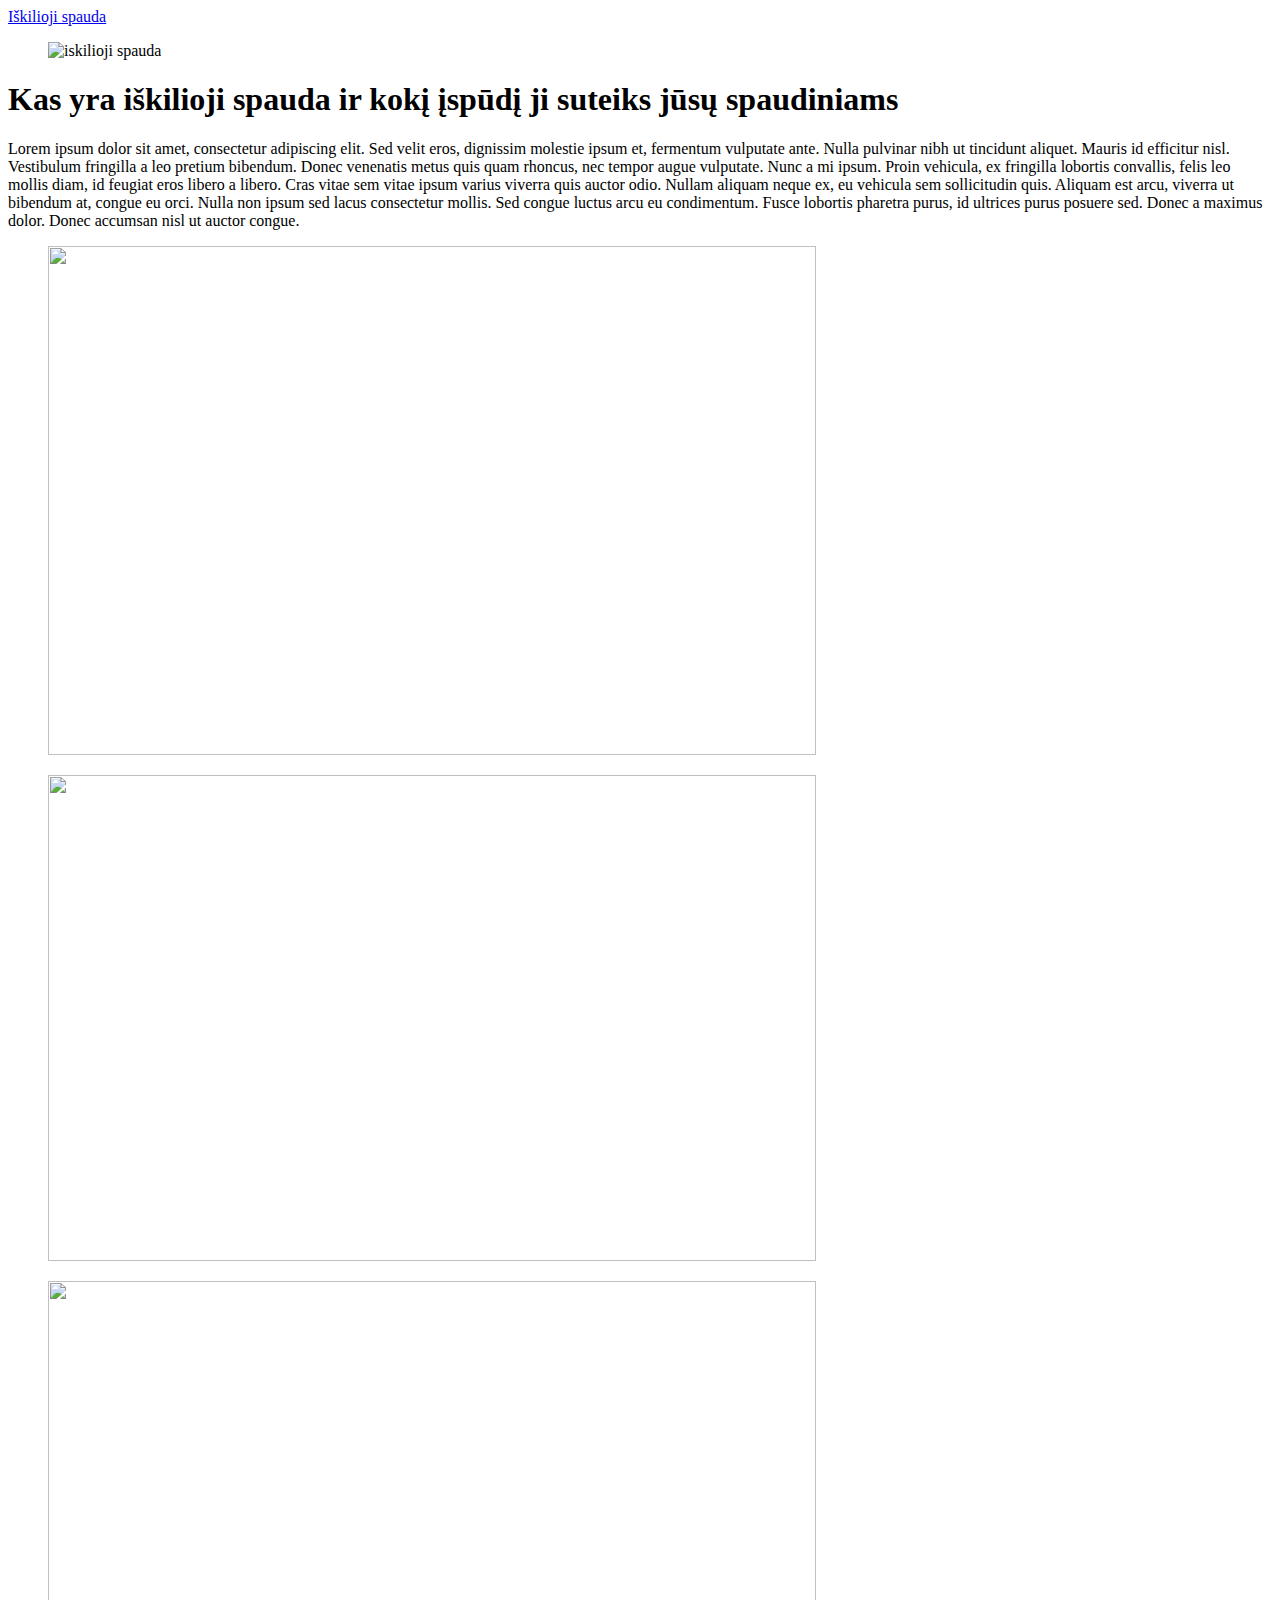
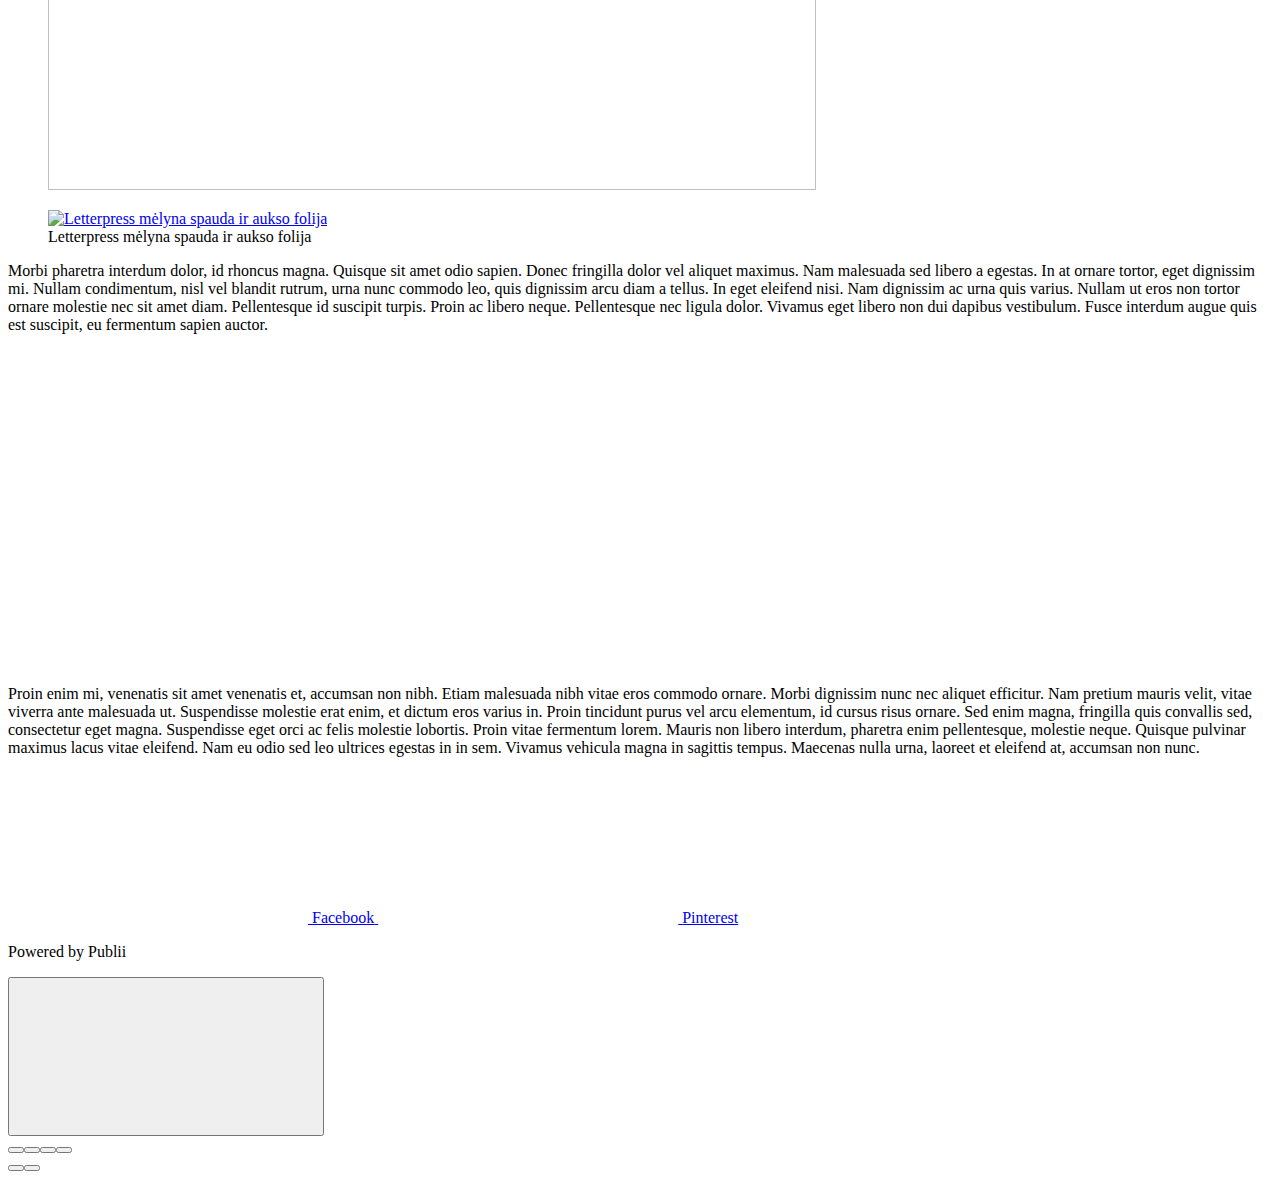
==== index.html @ 9d422aa2 "Updated from Publii" ====
<!DOCTYPE html><html lang="lt"><head><meta charset="utf-8"><meta http-equiv="X-UA-Compatible" content="IE=edge"><meta name="viewport" content="width=device-width,initial-scale=1"><title>Iškilioji spauda</title><meta name="robots" content="noindex,nofollow"><meta name="generator" content="Publii Open-Source CMS for Static Site"><link rel="alternate" type="application/atom+xml" href="https://letterpress.lt/feed.xml"><link rel="alternate" type="application/json" href="https://letterpress.lt/feed.json"><meta property="og:title" content="Iškilioji spauda"><meta property="og:site_name" content="Iškilioji spauda"><meta property="og:description" content=""><meta property="og:url" content="https://letterpress.lt/"><meta property="og:type" content="website"><link rel="preload" href="https://letterpress.lt/assets/dynamic/fonts/lora/lora.woff2" as="font" type="font/woff2" crossorigin><link rel="preload" href="https://letterpress.lt/assets/dynamic/fonts/librefranklin/librefranklin.woff2" as="font" type="font/woff2" crossorigin><link rel="stylesheet" href="https://letterpress.lt/assets/css/style.css?v=aa9791dd1849e333f2ced64574c3e63c"><link rel="stylesheet" href="https://letterpress.lt/assets/css/photoswipe.css?v=366561c4c503c68e3af3389ac4d7fb8e"><script type="application/ld+json">{"@context":"http://schema.org","@type":"Organization","name":"Iškilioji spauda","url":"https://letterpress.lt/"}</script><style>.pswp--svg .pswp__button,
		                 .pswp--svg .pswp__button--arrow--left:before,
		                 .pswp--svg .pswp__button--arrow--right:before {
			                background-image: url(https://letterpress.lt/assets/svg/gallery-icons-light.svg);
		                 }</style><noscript><style>img[loading] {
                    opacity: 1;
                }</style></noscript></head><body><div class="site-container"><header class="top" id="js-header"><a class="logo" href="https://letterpress.lt/">Iškilioji spauda</a></header><main><article class="post"><div class="hero"><figure class="hero__image hero__image--overlay"><img src="https://letterpress.lt/media/posts/1/photography-business-cards-12.jpg" loading="eager" height="1060" width="1600" alt="iskilioji spauda"></figure><header class="hero__content"><div class="wrapper"><h1>Kas yra iškilioji spauda ir kokį įspūdį ji suteiks jūsų spaudiniams</h1></div></header></div><div class="wrapper post__entry"><p>Lorem ipsum dolor sit amet, consectetur adipiscing elit. Sed velit eros, dignissim molestie ipsum et, fermentum vulputate ante. Nulla pulvinar nibh ut tincidunt aliquet. Mauris id efficitur nisl. Vestibulum fringilla a leo pretium bibendum. Donec venenatis metus quis quam rhoncus, nec tempor augue vulputate. Nunc a mi ipsum. Proin vehicula, ex fringilla lobortis convallis, felis leo mollis diam, id feugiat eros libero a libero. Cras vitae sem vitae ipsum varius viverra quis auctor odio. Nullam aliquam neque ex, eu vehicula sem sollicitudin quis. Aliquam est arcu, viverra ut bibendum at, congue eu orci. Nulla non ipsum sed lacus consectetur mollis. Sed congue luctus arcu eu condimentum. Fusce lobortis pharetra purus, id ultrices purus posuere sed. Donec a maximus dolor. Donec accumsan nisl ut auctor congue.<br></p><div class="gallery-wrapper"><div class="gallery" data-columns="3"><figure class="gallery__item"><a href="https://letterpress.lt/media/posts/1/gallery/letterpress-business-card-with-portrait-and-painted-edges-2.jpg" data-size="1600x1060"><img loading="lazy" src="https://letterpress.lt/media/posts/1/gallery/letterpress-business-card-with-portrait-and-painted-edges-2-thumbnail.jpg" height="509" width="768" alt=""></a></figure><figure class="gallery__item"><a href="https://letterpress.lt/media/posts/1/gallery/business-card-with-embossing.jpg" data-size="1600x1012"><img loading="lazy" src="https://letterpress.lt/media/posts/1/gallery/business-card-with-embossing-thumbnail.jpg" height="486" width="768" alt=""></a></figure><figure class="gallery__item"><a href="https://letterpress.lt/media/posts/1/gallery/letterpress-christening-card-5.jpg" data-size="3696x2448"><img loading="lazy" src="https://letterpress.lt/media/posts/1/gallery/letterpress-christening-card-5-thumbnail.jpg" height="509" width="768" alt=""></a></figure><figure class="gallery__item"><a href="https://letterpress.lt/media/posts/1/gallery/Mallorca-Inspired-Letterpress-Business-Card-10.jpg" data-size="3696x2448"><img loading="lazy" src="https://letterpress.lt/media/posts/1/gallery/Mallorca-Inspired-Letterpress-Business-Card-10-thumbnail.jpg" height="509" width="768" alt="Letterpress mėlyna spauda ir aukso folija"></a><figcaption>Letterpress mėlyna spauda ir aukso folija</figcaption></figure></div></div><p>Morbi pharetra interdum dolor, id rhoncus magna. Quisque sit amet odio sapien. Donec fringilla dolor vel aliquet maximus. Nam malesuada sed libero a egestas. In at ornare tortor, eget dignissim mi. Nullam condimentum, nisl vel blandit rutrum, urna nunc commodo leo, quis dignissim arcu diam a tellus. In eget eleifend nisi. Nam dignissim ac urna quis varius. Nullam ut eros non tortor ornare molestie nec sit amet diam. Pellentesque id suscipit turpis. Proin ac libero neque. Pellentesque nec ligula dolor. Vivamus eget libero non dui dapibus vestibulum. Fusce interdum augue quis est suscipit, eu fermentum sapien auctor.<br></p><p></p><div class="post__iframe"><iframe loading="lazy" width="560" height="315" src="https://www.youtube.com/embed/mWNa4ZDBYMc" title="YouTube video player" frameborder="0" allow="accelerometer; autoplay; clipboard-write; encrypted-media; gyroscope; picture-in-picture; web-share" allowfullscreen=""></iframe></div><p></p><p>Proin enim mi, venenatis sit amet venenatis et, accumsan non nibh. Etiam malesuada nibh vitae eros commodo ornare. Morbi dignissim nunc nec aliquet efficitur. Nam pretium mauris velit, vitae viverra ante malesuada ut. Suspendisse molestie erat enim, et dictum eros varius in. Proin tincidunt purus vel arcu elementum, id cursus risus ornare. Sed enim magna, fringilla quis convallis sed, consectetur eget magna. Suspendisse eget orci ac felis molestie lobortis. Proin vitae fermentum lorem. Mauris non libero interdum, pharetra enim pellentesque, molestie neque. Quisque pulvinar maximus lacus vitae eleifend. Nam eu odio sed leo ultrices egestas in in sem. Vivamus vehicula magna in sagittis tempus. Maecenas nulla urna, laoreet et eleifend at, accumsan non nunc.</p></div><footer class="wrapper post__footer"><div class="post__share"><a href="https://www.facebook.com/sharer/sharer.php?u=https%3A%2F%2Fletterpress.lt%2Fiskilioji-spauda%2F" class="js-share facebook" rel="nofollow noopener noreferrer"><svg class="icon" aria-hidden="true" focusable="false"><use xlink:href="https://letterpress.lt/assets/svg/svg-map.svg#facebook"/></svg> <span>Facebook</span> </a><a href="https://pinterest.com/pin/create/button/?url=https%3A%2F%2Fletterpress.lt%2Fiskilioji-spauda%2F&amp;media=https%3A%2F%2Fletterpress.lt%2Fmedia%2Fposts%2F1%2Fphotography-business-cards-12.jpg&amp;description=Kas%20yra%20i%C5%A1kilioji%20spauda%20ir%20kok%C4%AF%20%C4%AFsp%C5%ABd%C4%AF%20ji%20suteiks%20j%C5%ABs%C5%B3%20spaudiniams" class="js-share pinterest" rel="nofollow noopener noreferrer"><svg class="icon" aria-hidden="true" focusable="false"><use xlink:href="https://letterpress.lt/assets/svg/svg-map.svg#pinterest"/></svg> <span>Pinterest</span></a></div></footer></article></main><footer class="footer"><div class="footer__copyright"><p>Powered by Publii</p></div><button onclick="backToTopFunction()" id="backToTop" class="footer__bttop" aria-label="Back to top" title="Back to top"><svg><use xlink:href="https://letterpress.lt/assets/svg/svg-map.svg#toparrow"/></svg></button></footer></div><script defer="defer" src="https://letterpress.lt/assets/js/scripts.min.js?v=f47c11534595205f20935f0db2a62a85"></script><script>window.publiiThemeMenuConfig={mobileMenuMode:'sidebar',animationSpeed:300,submenuWidth: 'auto',doubleClickTime:500,mobileMenuExpandableSubmenus:true,relatedContainerForOverlayMenuSelector:'.top'};</script><script>var images = document.querySelectorAll('img[loading]');
        for (var i = 0; i < images.length; i++) {
            if (images[i].complete) {
                images[i].classList.add('is-loaded');
            } else {
                images[i].addEventListener('load', function () {
                    this.classList.add('is-loaded');
                }, false);
            }
        }</script><script defer="defer" src="https://letterpress.lt/assets/js/photoswipe.min.js?v=017385b552f7e0d979e2e2fe6f324015"></script><script defer="defer" src="https://letterpress.lt/assets/js/photoswipe-ui-default.min.js?v=d067f0883540b1ddda0e2c9ad1b14260"></script><script>var initPhotoSwipeFromDOM=function(gallerySelector){var parseThumbnailElements=function(el){var thumbElements=el.childNodes,numNodes=thumbElements.length,items=[],figureEl,linkEl,size,item;for(var i=0;i<numNodes;i++){figureEl=thumbElements[i];if(figureEl.nodeType!==1){continue;}
          linkEl=figureEl.children[0];size=linkEl.getAttribute('data-size').split('x');item={src:linkEl.getAttribute('href'),w:parseInt(size[0],10),h:parseInt(size[1],10)};if(figureEl.children.length>1){item.title=figureEl.children[1].innerHTML;}
          if(linkEl.children.length>0){item.msrc=linkEl.children[0].getAttribute('src');}
          item.el=figureEl;items.push(item);}
          return items;};var closest=function closest(el,fn){return el&&(fn(el)?el:closest(el.parentNode,fn));};var onThumbnailsClick=function(e){e=e||window.event;e.preventDefault?e.preventDefault():e.returnValue=false;var eTarget=e.target||e.srcElement;var clickedListItem=closest(eTarget,function(el){return(el.tagName&&el.tagName.toUpperCase()==='FIGURE');});if(!clickedListItem){return;}
          var clickedGallery=clickedListItem.parentNode,childNodes=clickedListItem.parentNode.childNodes,numChildNodes=childNodes.length,nodeIndex=0,index;for(var i=0;i<numChildNodes;i++){if(childNodes[i].nodeType!==1){continue;}
          if(childNodes[i]===clickedListItem){index=nodeIndex;break;}
          nodeIndex++;}
          if(index>=0){openPhotoSwipe(index,clickedGallery);}
          return false;};var photoswipeParseHash=function(){var hash=window.location.hash.substring(1),params={};if(hash.length<5){return params;}
          var vars=hash.split('&');for(var i=0;i<vars.length;i++){if(!vars[i]){continue;}
          var pair=vars[i].split('=');if(pair.length<2){continue;}
          params[pair[0]]=pair[1];}
          if(params.gid){params.gid=parseInt(params.gid,10);}
          return params;};var openPhotoSwipe=function(index,galleryElement,disableAnimation,fromURL){var pswpElement=document.querySelectorAll('.pswp')[0],gallery,options,items;items=parseThumbnailElements(galleryElement);options={galleryUID:galleryElement.getAttribute('data-pswp-uid'),getThumbBoundsFn:function(index){var thumbnail=items[index].el.getElementsByTagName('img')[0],pageYScroll=window.pageYOffset||document.documentElement.scrollTop,rect=thumbnail.getBoundingClientRect();return{x:rect.left,y:rect.top+pageYScroll,w:rect.width};},
          mainClass:'pswp--dark',
          preload: [1,2],
          hideAnimationDuration:200,
          showAnimationDuration:0,
          bgOpacity: 0.7,
          showHideOpacity:true,
          closeOnScroll: true,
          arrowKeys: true,
          closeEl: true,
          captionEl: true,
          fullscreenEl: true,
          zoomEl: true,
          shareEl: true,
          counterEl: true,
          arrowEl: true,
          preloaderEl: true
          };if(fromURL){if(options.galleryPIDs){for(var j=0;j<items.length;j++){if(items[j].pid==index){options.index=j;break;}}}else{options.index=parseInt(index,10)-1;}}else{options.index=parseInt(index,10);}
          if(isNaN(options.index)){return;}
          if(disableAnimation){options.showAnimationDuration=0;}
          gallery=new PhotoSwipe(pswpElement,PhotoSwipeUI_Default,items,options);gallery.init();gallery.options.escKey=true;};var galleryElements=document.querySelectorAll(gallerySelector);for(var i=0,l=galleryElements.length;i<l;i++){galleryElements[i].setAttribute('data-pswp-uid',i+1);galleryElements[i].onclick=onThumbnailsClick;}
          var hashData=photoswipeParseHash();if(hashData.pid&&hashData.gid){openPhotoSwipe(hashData.pid,galleryElements[hashData.gid-1],true,true);}};window.addEventListener('load', function () {initPhotoSwipeFromDOM('.gallery');}, false);</script><div class="pswp" tabindex="-1" role="dialog" aria-hidden="true"><div class="pswp__bg"></div><div class="pswp__scroll-wrap"><div class="pswp__container"><div class="pswp__item"></div><div class="pswp__item"></div><div class="pswp__item"></div></div><div class="pswp__ui pswp__ui--hidden"><div class="pswp__top-bar"><div class="pswp__counter"></div><button class="pswp__button pswp__button--close" title="Close (Esc)"></button><button class="pswp__button pswp__button--share" title="Share"></button><button class="pswp__button pswp__button--fs" title="Toggle fullscreen"></button><button class="pswp__button pswp__button--zoom" title="Zoom in/out"></button><div class="pswp__preloader"><div class="pswp__preloader__icn"><div class="pswp__preloader__cut"><div class="pswp__preloader__donut"></div></div></div></div></div><div class="pswp__share-modal pswp__share-modal--hidden pswp__single-tap"><div class="pswp__share-tooltip"></div></div><button class="pswp__button pswp__button--arrow--left" title="Previous (arrow left)"></button><button class="pswp__button pswp__button--arrow--right" title="Next (arrow right)"></button><div class="pswp__caption"><div class="pswp__caption__center"></div></div></div></div></div></body></html>
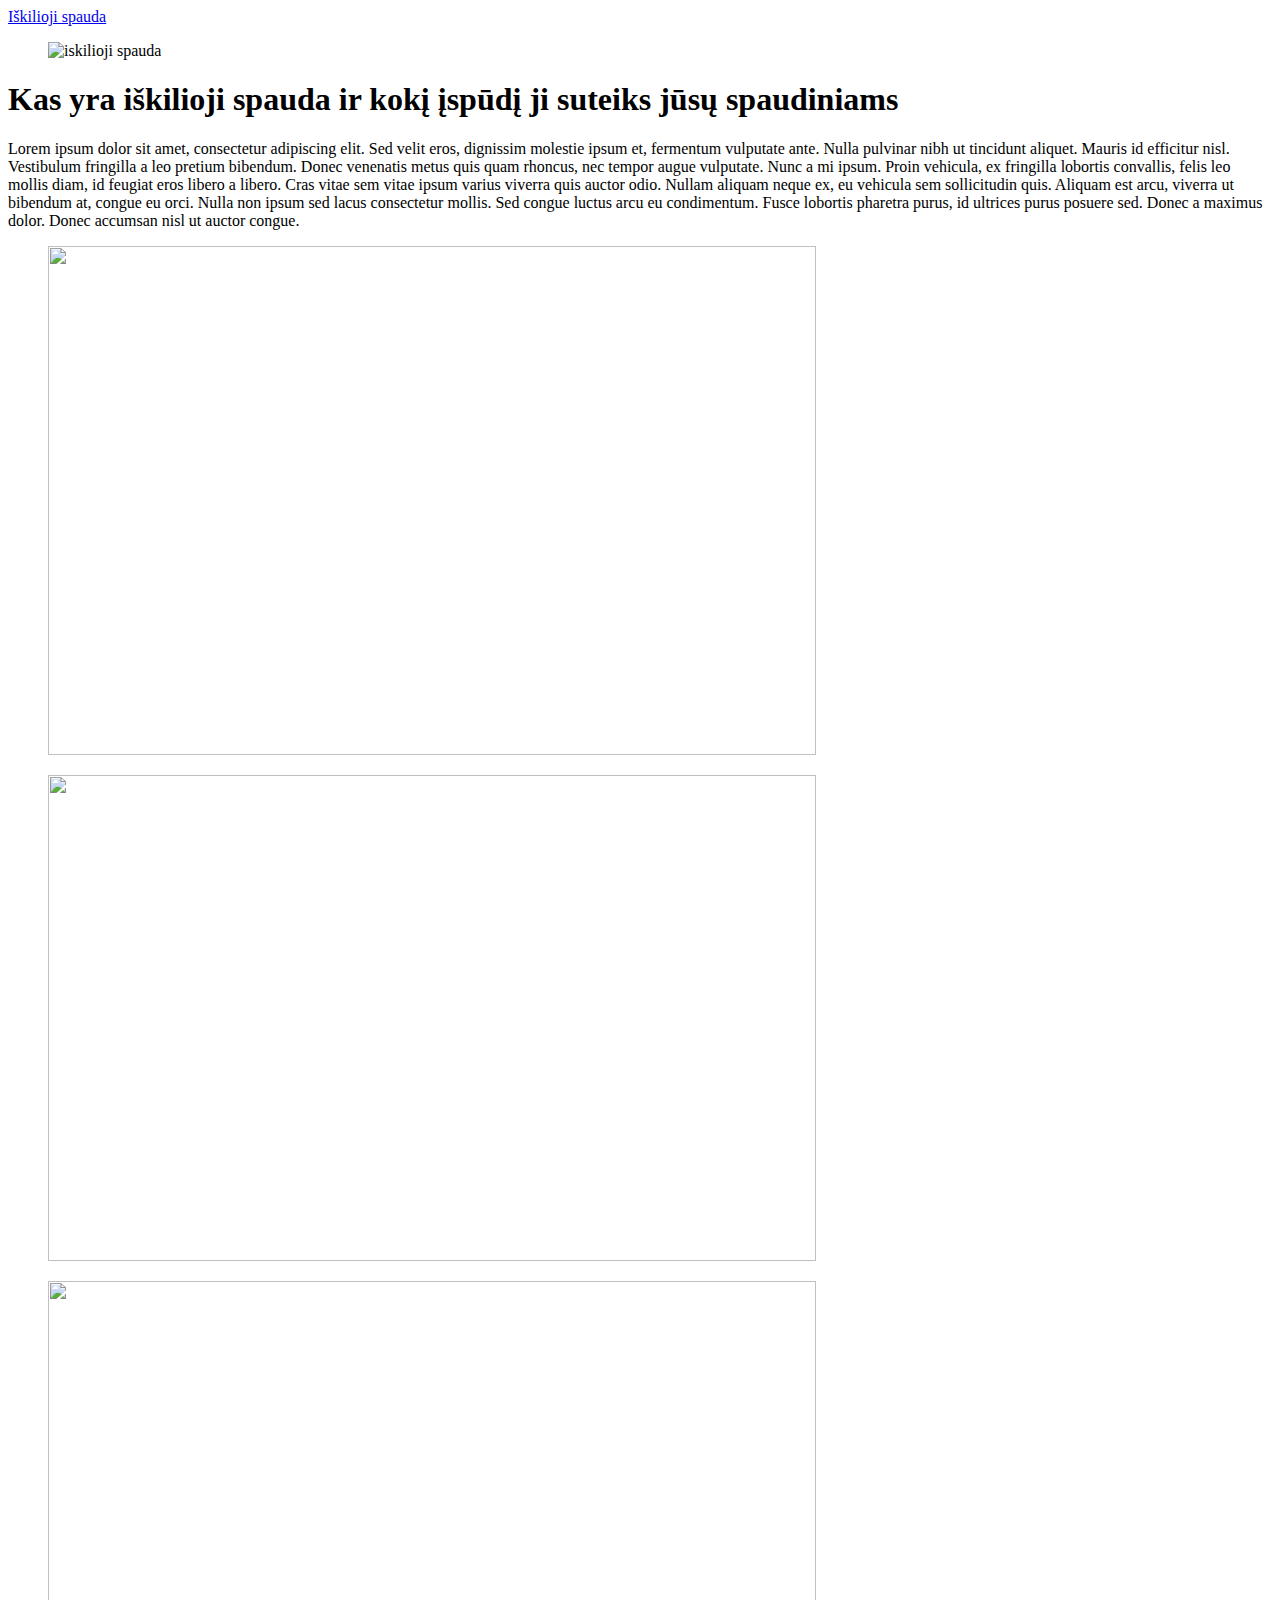
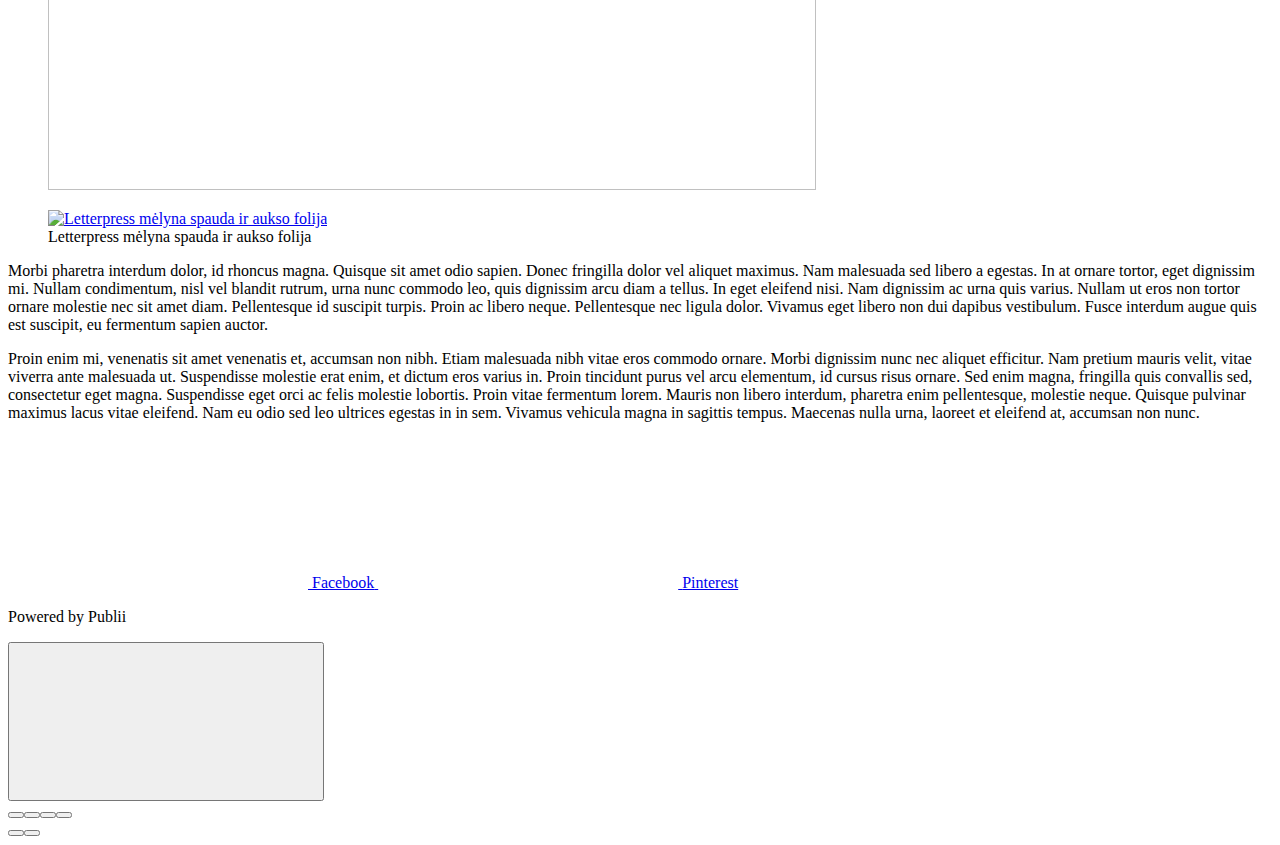
==== commit 6c7e97bd: "Updated from Publii" ====
--- a/index.html
+++ b/index.html
@@ -4,7 +4,7 @@
 			                background-image: url(https://letterpress.lt/assets/svg/gallery-icons-light.svg);
 		                 }</style><noscript><style>img[loading] {
                     opacity: 1;
-                }</style></noscript></head><body><div class="site-container"><header class="top" id="js-header"><a class="logo" href="https://letterpress.lt/">Iškilioji spauda</a></header><main><article class="post"><div class="hero"><figure class="hero__image hero__image--overlay"><img src="https://letterpress.lt/media/posts/1/photography-business-cards-12.jpg" loading="eager" height="1060" width="1600" alt="iskilioji spauda"></figure><header class="hero__content"><div class="wrapper"><h1>Kas yra iškilioji spauda ir kokį įspūdį ji suteiks jūsų spaudiniams</h1></div></header></div><div class="wrapper post__entry"><p>Lorem ipsum dolor sit amet, consectetur adipiscing elit. Sed velit eros, dignissim molestie ipsum et, fermentum vulputate ante. Nulla pulvinar nibh ut tincidunt aliquet. Mauris id efficitur nisl. Vestibulum fringilla a leo pretium bibendum. Donec venenatis metus quis quam rhoncus, nec tempor augue vulputate. Nunc a mi ipsum. Proin vehicula, ex fringilla lobortis convallis, felis leo mollis diam, id feugiat eros libero a libero. Cras vitae sem vitae ipsum varius viverra quis auctor odio. Nullam aliquam neque ex, eu vehicula sem sollicitudin quis. Aliquam est arcu, viverra ut bibendum at, congue eu orci. Nulla non ipsum sed lacus consectetur mollis. Sed congue luctus arcu eu condimentum. Fusce lobortis pharetra purus, id ultrices purus posuere sed. Donec a maximus dolor. Donec accumsan nisl ut auctor congue.<br></p><div class="gallery-wrapper"><div class="gallery" data-columns="3"><figure class="gallery__item"><a href="https://letterpress.lt/media/posts/1/gallery/letterpress-business-card-with-portrait-and-painted-edges-2.jpg" data-size="1600x1060"><img loading="lazy" src="https://letterpress.lt/media/posts/1/gallery/letterpress-business-card-with-portrait-and-painted-edges-2-thumbnail.jpg" height="509" width="768" alt=""></a></figure><figure class="gallery__item"><a href="https://letterpress.lt/media/posts/1/gallery/business-card-with-embossing.jpg" data-size="1600x1012"><img loading="lazy" src="https://letterpress.lt/media/posts/1/gallery/business-card-with-embossing-thumbnail.jpg" height="486" width="768" alt=""></a></figure><figure class="gallery__item"><a href="https://letterpress.lt/media/posts/1/gallery/letterpress-christening-card-5.jpg" data-size="3696x2448"><img loading="lazy" src="https://letterpress.lt/media/posts/1/gallery/letterpress-christening-card-5-thumbnail.jpg" height="509" width="768" alt=""></a></figure><figure class="gallery__item"><a href="https://letterpress.lt/media/posts/1/gallery/Mallorca-Inspired-Letterpress-Business-Card-10.jpg" data-size="3696x2448"><img loading="lazy" src="https://letterpress.lt/media/posts/1/gallery/Mallorca-Inspired-Letterpress-Business-Card-10-thumbnail.jpg" height="509" width="768" alt="Letterpress mėlyna spauda ir aukso folija"></a><figcaption>Letterpress mėlyna spauda ir aukso folija</figcaption></figure></div></div><p>Morbi pharetra interdum dolor, id rhoncus magna. Quisque sit amet odio sapien. Donec fringilla dolor vel aliquet maximus. Nam malesuada sed libero a egestas. In at ornare tortor, eget dignissim mi. Nullam condimentum, nisl vel blandit rutrum, urna nunc commodo leo, quis dignissim arcu diam a tellus. In eget eleifend nisi. Nam dignissim ac urna quis varius. Nullam ut eros non tortor ornare molestie nec sit amet diam. Pellentesque id suscipit turpis. Proin ac libero neque. Pellentesque nec ligula dolor. Vivamus eget libero non dui dapibus vestibulum. Fusce interdum augue quis est suscipit, eu fermentum sapien auctor.<br></p><p></p><div class="post__iframe"><iframe loading="lazy" width="560" height="315" src="https://www.youtube.com/embed/mWNa4ZDBYMc" title="YouTube video player" frameborder="0" allow="accelerometer; autoplay; clipboard-write; encrypted-media; gyroscope; picture-in-picture; web-share" allowfullscreen=""></iframe></div><p></p><p>Proin enim mi, venenatis sit amet venenatis et, accumsan non nibh. Etiam malesuada nibh vitae eros commodo ornare. Morbi dignissim nunc nec aliquet efficitur. Nam pretium mauris velit, vitae viverra ante malesuada ut. Suspendisse molestie erat enim, et dictum eros varius in. Proin tincidunt purus vel arcu elementum, id cursus risus ornare. Sed enim magna, fringilla quis convallis sed, consectetur eget magna. Suspendisse eget orci ac felis molestie lobortis. Proin vitae fermentum lorem. Mauris non libero interdum, pharetra enim pellentesque, molestie neque. Quisque pulvinar maximus lacus vitae eleifend. Nam eu odio sed leo ultrices egestas in in sem. Vivamus vehicula magna in sagittis tempus. Maecenas nulla urna, laoreet et eleifend at, accumsan non nunc.</p></div><footer class="wrapper post__footer"><div class="post__share"><a href="https://www.facebook.com/sharer/sharer.php?u=https%3A%2F%2Fletterpress.lt%2Fiskilioji-spauda%2F" class="js-share facebook" rel="nofollow noopener noreferrer"><svg class="icon" aria-hidden="true" focusable="false"><use xlink:href="https://letterpress.lt/assets/svg/svg-map.svg#facebook"/></svg> <span>Facebook</span> </a><a href="https://pinterest.com/pin/create/button/?url=https%3A%2F%2Fletterpress.lt%2Fiskilioji-spauda%2F&amp;media=https%3A%2F%2Fletterpress.lt%2Fmedia%2Fposts%2F1%2Fphotography-business-cards-12.jpg&amp;description=Kas%20yra%20i%C5%A1kilioji%20spauda%20ir%20kok%C4%AF%20%C4%AFsp%C5%ABd%C4%AF%20ji%20suteiks%20j%C5%ABs%C5%B3%20spaudiniams" class="js-share pinterest" rel="nofollow noopener noreferrer"><svg class="icon" aria-hidden="true" focusable="false"><use xlink:href="https://letterpress.lt/assets/svg/svg-map.svg#pinterest"/></svg> <span>Pinterest</span></a></div></footer></article></main><footer class="footer"><div class="footer__copyright"><p>Powered by Publii</p></div><button onclick="backToTopFunction()" id="backToTop" class="footer__bttop" aria-label="Back to top" title="Back to top"><svg><use xlink:href="https://letterpress.lt/assets/svg/svg-map.svg#toparrow"/></svg></button></footer></div><script defer="defer" src="https://letterpress.lt/assets/js/scripts.min.js?v=f47c11534595205f20935f0db2a62a85"></script><script>window.publiiThemeMenuConfig={mobileMenuMode:'sidebar',animationSpeed:300,submenuWidth: 'auto',doubleClickTime:500,mobileMenuExpandableSubmenus:true,relatedContainerForOverlayMenuSelector:'.top'};</script><script>var images = document.querySelectorAll('img[loading]');
+                }</style></noscript></head><body><div class="site-container"><header class="top" id="js-header"><a class="logo" href="https://letterpress.lt/">Iškilioji spauda</a></header><main><article class="post"><div class="hero"><figure class="hero__image hero__image--overlay"><img src="https://letterpress.lt/media/posts/1/photography-business-cards-12.jpg" loading="eager" height="1060" width="1600" alt="iskilioji spauda"></figure><header class="hero__content"><div class="wrapper"><h1>Kas yra iškilioji spauda ir kokį įspūdį ji suteiks jūsų spaudiniams</h1></div></header></div><div class="wrapper post__entry"><p>Lorem ipsum dolor sit amet, consectetur adipiscing elit. Sed velit eros, dignissim molestie ipsum et, fermentum vulputate ante. Nulla pulvinar nibh ut tincidunt aliquet. Mauris id efficitur nisl. Vestibulum fringilla a leo pretium bibendum. Donec venenatis metus quis quam rhoncus, nec tempor augue vulputate. Nunc a mi ipsum. Proin vehicula, ex fringilla lobortis convallis, felis leo mollis diam, id feugiat eros libero a libero. Cras vitae sem vitae ipsum varius viverra quis auctor odio. Nullam aliquam neque ex, eu vehicula sem sollicitudin quis. Aliquam est arcu, viverra ut bibendum at, congue eu orci. Nulla non ipsum sed lacus consectetur mollis. Sed congue luctus arcu eu condimentum. Fusce lobortis pharetra purus, id ultrices purus posuere sed. Donec a maximus dolor. Donec accumsan nisl ut auctor congue.<br></p><div class="gallery-wrapper"><div class="gallery" data-columns="3"><figure class="gallery__item"><a href="https://letterpress.lt/media/posts/1/gallery/letterpress-business-card-with-portrait-and-painted-edges-2.jpg" data-size="1600x1060"><img loading="lazy" src="https://letterpress.lt/media/posts/1/gallery/letterpress-business-card-with-portrait-and-painted-edges-2-thumbnail.jpg" height="509" width="768" alt=""></a></figure><figure class="gallery__item"><a href="https://letterpress.lt/media/posts/1/gallery/business-card-with-embossing.jpg" data-size="1600x1012"><img loading="lazy" src="https://letterpress.lt/media/posts/1/gallery/business-card-with-embossing-thumbnail.jpg" height="486" width="768" alt=""></a></figure><figure class="gallery__item"><a href="https://letterpress.lt/media/posts/1/gallery/letterpress-christening-card-5.jpg" data-size="3696x2448"><img loading="lazy" src="https://letterpress.lt/media/posts/1/gallery/letterpress-christening-card-5-thumbnail.jpg" height="509" width="768" alt=""></a></figure><figure class="gallery__item"><a href="https://letterpress.lt/media/posts/1/gallery/Mallorca-Inspired-Letterpress-Business-Card-10.jpg" data-size="3696x2448"><img loading="lazy" src="https://letterpress.lt/media/posts/1/gallery/Mallorca-Inspired-Letterpress-Business-Card-10-thumbnail.jpg" height="509" width="768" alt="Letterpress mėlyna spauda ir aukso folija"></a><figcaption>Letterpress mėlyna spauda ir aukso folija</figcaption></figure></div></div><p>Morbi pharetra interdum dolor, id rhoncus magna. Quisque sit amet odio sapien. Donec fringilla dolor vel aliquet maximus. Nam malesuada sed libero a egestas. In at ornare tortor, eget dignissim mi. Nullam condimentum, nisl vel blandit rutrum, urna nunc commodo leo, quis dignissim arcu diam a tellus. In eget eleifend nisi. Nam dignissim ac urna quis varius. Nullam ut eros non tortor ornare molestie nec sit amet diam. Pellentesque id suscipit turpis. Proin ac libero neque. Pellentesque nec ligula dolor. Vivamus eget libero non dui dapibus vestibulum. Fusce interdum augue quis est suscipit, eu fermentum sapien auctor.<br></p><p>Proin enim mi, venenatis sit amet venenatis et, accumsan non nibh. Etiam malesuada nibh vitae eros commodo ornare. Morbi dignissim nunc nec aliquet efficitur. Nam pretium mauris velit, vitae viverra ante malesuada ut. Suspendisse molestie erat enim, et dictum eros varius in. Proin tincidunt purus vel arcu elementum, id cursus risus ornare. Sed enim magna, fringilla quis convallis sed, consectetur eget magna. Suspendisse eget orci ac felis molestie lobortis. Proin vitae fermentum lorem. Mauris non libero interdum, pharetra enim pellentesque, molestie neque. Quisque pulvinar maximus lacus vitae eleifend. Nam eu odio sed leo ultrices egestas in in sem. Vivamus vehicula magna in sagittis tempus. Maecenas nulla urna, laoreet et eleifend at, accumsan non nunc.</p></div><footer class="wrapper post__footer"><div class="post__share"><a href="https://www.facebook.com/sharer/sharer.php?u=https%3A%2F%2Fletterpress.lt%2Fiskilioji-spauda%2F" class="js-share facebook" rel="nofollow noopener noreferrer"><svg class="icon" aria-hidden="true" focusable="false"><use xlink:href="https://letterpress.lt/assets/svg/svg-map.svg#facebook"/></svg> <span>Facebook</span> </a><a href="https://pinterest.com/pin/create/button/?url=https%3A%2F%2Fletterpress.lt%2Fiskilioji-spauda%2F&amp;media=https%3A%2F%2Fletterpress.lt%2Fmedia%2Fposts%2F1%2Fphotography-business-cards-12.jpg&amp;description=Kas%20yra%20i%C5%A1kilioji%20spauda%20ir%20kok%C4%AF%20%C4%AFsp%C5%ABd%C4%AF%20ji%20suteiks%20j%C5%ABs%C5%B3%20spaudiniams" class="js-share pinterest" rel="nofollow noopener noreferrer"><svg class="icon" aria-hidden="true" focusable="false"><use xlink:href="https://letterpress.lt/assets/svg/svg-map.svg#pinterest"/></svg> <span>Pinterest</span></a></div></footer></article></main><footer class="footer"><div class="footer__copyright"><p>Powered by Publii</p></div><button onclick="backToTopFunction()" id="backToTop" class="footer__bttop" aria-label="Back to top" title="Back to top"><svg><use xlink:href="https://letterpress.lt/assets/svg/svg-map.svg#toparrow"/></svg></button></footer></div><script defer="defer" src="https://letterpress.lt/assets/js/scripts.min.js?v=f47c11534595205f20935f0db2a62a85"></script><script>window.publiiThemeMenuConfig={mobileMenuMode:'sidebar',animationSpeed:300,submenuWidth: 'auto',doubleClickTime:500,mobileMenuExpandableSubmenus:true,relatedContainerForOverlayMenuSelector:'.top'};</script><script>var images = document.querySelectorAll('img[loading]');
         for (var i = 0; i < images.length; i++) {
             if (images[i].complete) {
                 images[i].classList.add('is-loaded');
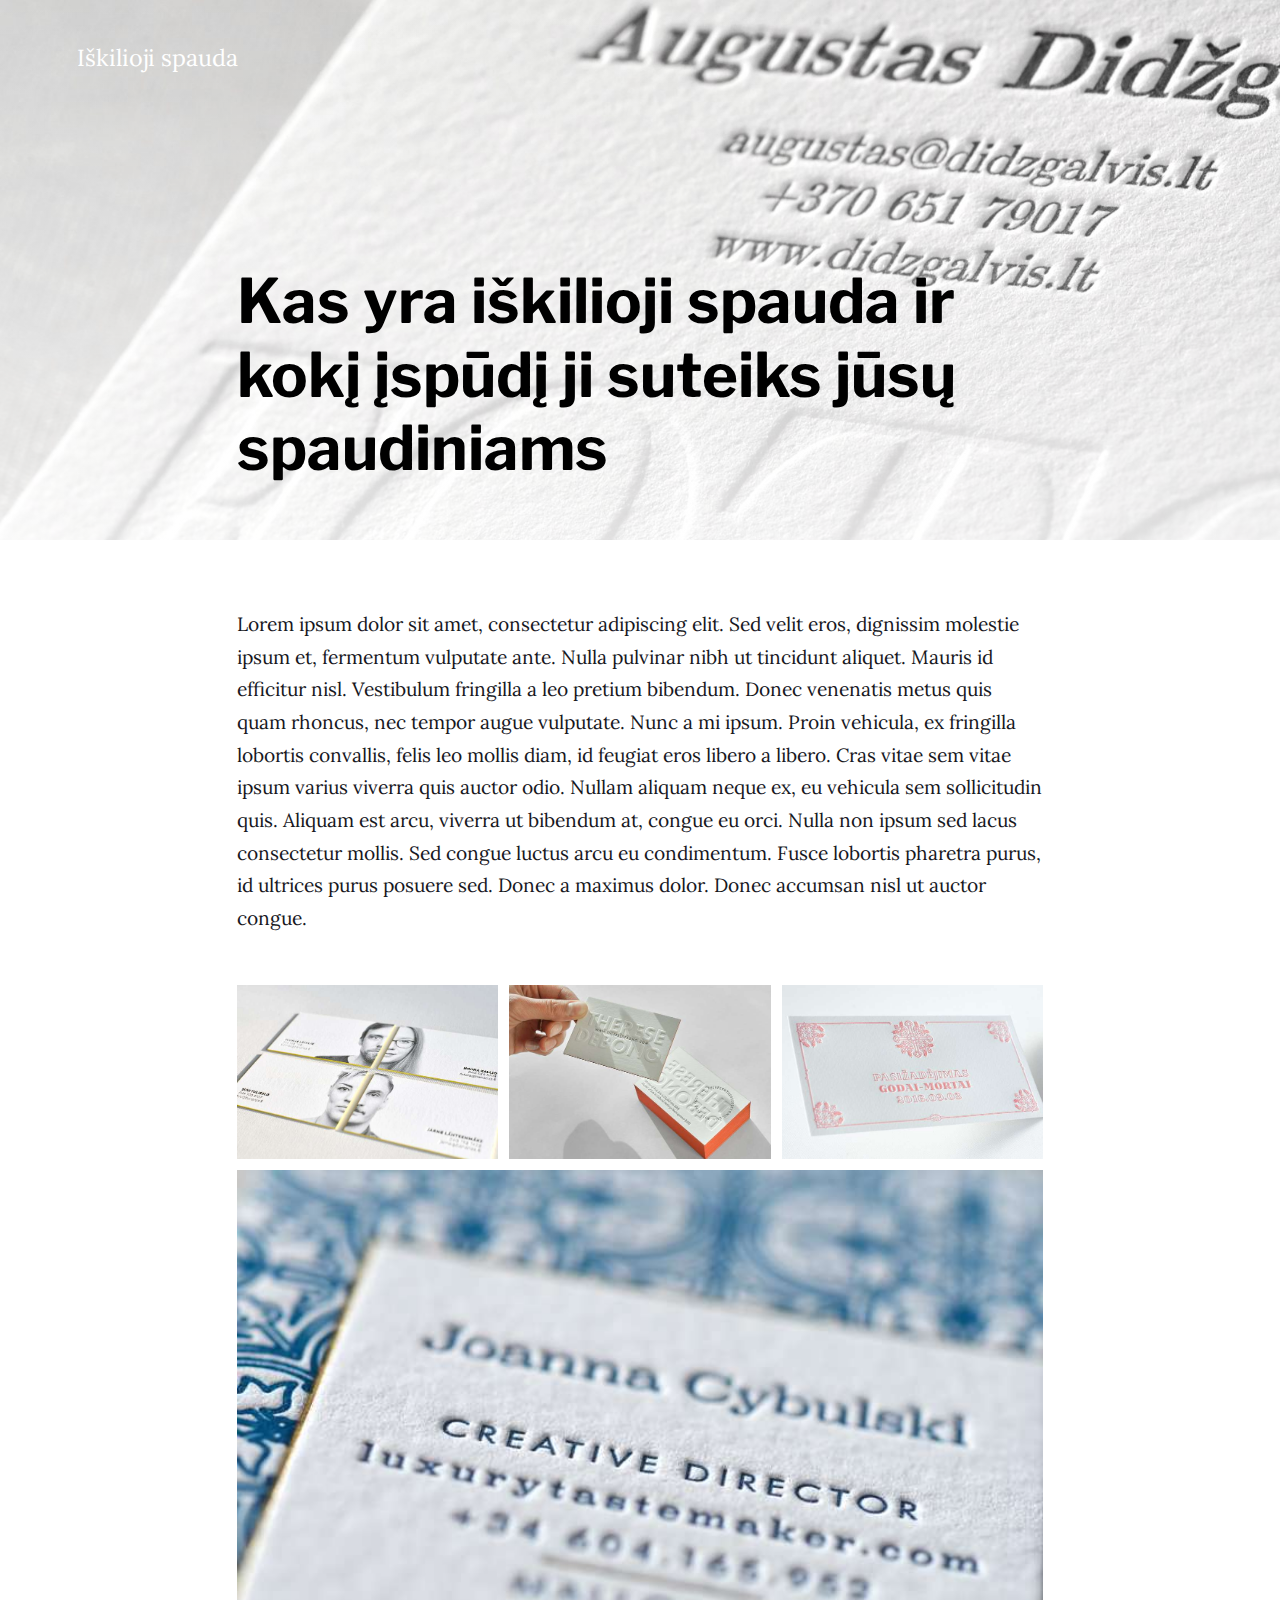
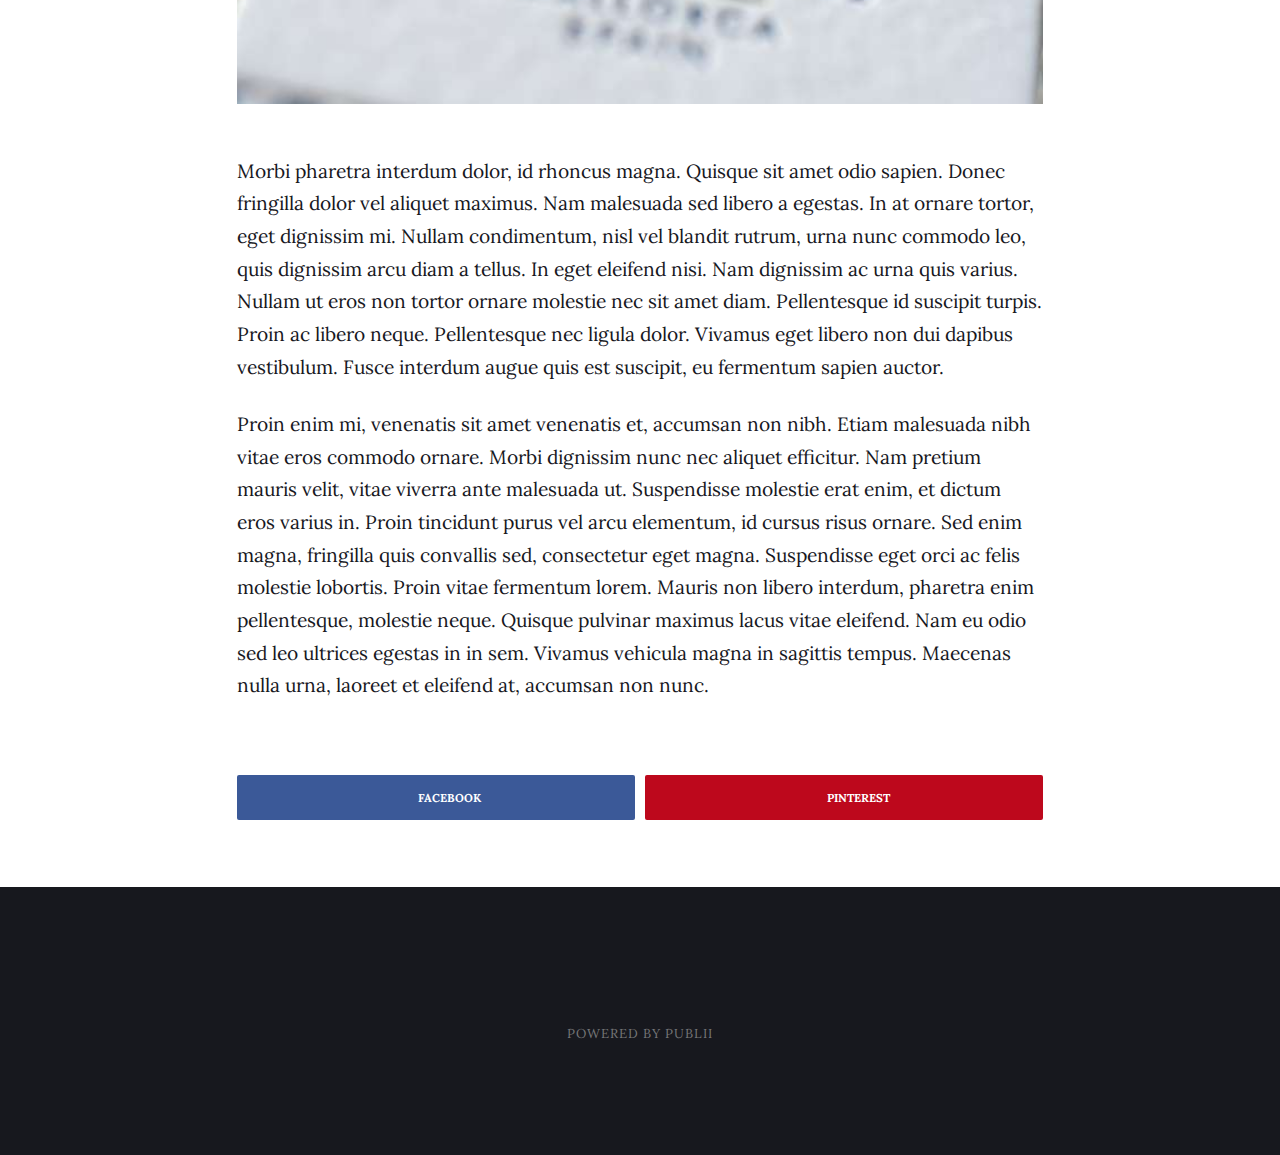
==== commit 567610a0: "Updated from Publii" ====
--- a/index.html
+++ b/index.html
@@ -1,10 +1,10 @@
-<!DOCTYPE html><html lang="lt"><head><meta charset="utf-8"><meta http-equiv="X-UA-Compatible" content="IE=edge"><meta name="viewport" content="width=device-width,initial-scale=1"><title>Iškilioji spauda</title><meta name="robots" content="noindex,nofollow"><meta name="generator" content="Publii Open-Source CMS for Static Site"><link rel="alternate" type="application/atom+xml" href="https://letterpress.lt/feed.xml"><link rel="alternate" type="application/json" href="https://letterpress.lt/feed.json"><meta property="og:title" content="Iškilioji spauda"><meta property="og:site_name" content="Iškilioji spauda"><meta property="og:description" content=""><meta property="og:url" content="https://letterpress.lt/"><meta property="og:type" content="website"><link rel="preload" href="https://letterpress.lt/assets/dynamic/fonts/lora/lora.woff2" as="font" type="font/woff2" crossorigin><link rel="preload" href="https://letterpress.lt/assets/dynamic/fonts/librefranklin/librefranklin.woff2" as="font" type="font/woff2" crossorigin><link rel="stylesheet" href="https://letterpress.lt/assets/css/style.css?v=aa9791dd1849e333f2ced64574c3e63c"><link rel="stylesheet" href="https://letterpress.lt/assets/css/photoswipe.css?v=366561c4c503c68e3af3389ac4d7fb8e"><script type="application/ld+json">{"@context":"http://schema.org","@type":"Organization","name":"Iškilioji spauda","url":"https://letterpress.lt/"}</script><style>.pswp--svg .pswp__button,
+<!DOCTYPE html><html lang="lt"><head><meta charset="utf-8"><meta http-equiv="X-UA-Compatible" content="IE=edge"><meta name="viewport" content="width=device-width,initial-scale=1"><title>Iškilioji spauda</title><meta name="robots" content="noindex,nofollow"><meta name="generator" content="Publii Open-Source CMS for Static Site"><link rel="alternate" type="application/atom+xml" href="https://sdumbliauskas.github.io/gh-pages/feed.xml"><link rel="alternate" type="application/json" href="https://sdumbliauskas.github.io/gh-pages/feed.json"><meta property="og:title" content="Iškilioji spauda"><meta property="og:site_name" content="Iškilioji spauda"><meta property="og:description" content=""><meta property="og:url" content="https://sdumbliauskas.github.io/gh-pages/"><meta property="og:type" content="website"><link rel="preload" href="https://sdumbliauskas.github.io/gh-pages/assets/dynamic/fonts/lora/lora.woff2" as="font" type="font/woff2" crossorigin><link rel="preload" href="https://sdumbliauskas.github.io/gh-pages/assets/dynamic/fonts/librefranklin/librefranklin.woff2" as="font" type="font/woff2" crossorigin><link rel="stylesheet" href="https://sdumbliauskas.github.io/gh-pages/assets/css/style.css?v=aa9791dd1849e333f2ced64574c3e63c"><link rel="stylesheet" href="https://sdumbliauskas.github.io/gh-pages/assets/css/photoswipe.css?v=366561c4c503c68e3af3389ac4d7fb8e"><script type="application/ld+json">{"@context":"http://schema.org","@type":"Organization","name":"Iškilioji spauda","url":"https://sdumbliauskas.github.io/gh-pages/"}</script><style>.pswp--svg .pswp__button,
 		                 .pswp--svg .pswp__button--arrow--left:before,
 		                 .pswp--svg .pswp__button--arrow--right:before {
-			                background-image: url(https://letterpress.lt/assets/svg/gallery-icons-light.svg);
+			                background-image: url(https://sdumbliauskas.github.io/gh-pages/assets/svg/gallery-icons-light.svg);
 		                 }</style><noscript><style>img[loading] {
                     opacity: 1;
-                }</style></noscript></head><body><div class="site-container"><header class="top" id="js-header"><a class="logo" href="https://letterpress.lt/">Iškilioji spauda</a></header><main><article class="post"><div class="hero"><figure class="hero__image hero__image--overlay"><img src="https://letterpress.lt/media/posts/1/photography-business-cards-12.jpg" loading="eager" height="1060" width="1600" alt="iskilioji spauda"></figure><header class="hero__content"><div class="wrapper"><h1>Kas yra iškilioji spauda ir kokį įspūdį ji suteiks jūsų spaudiniams</h1></div></header></div><div class="wrapper post__entry"><p>Lorem ipsum dolor sit amet, consectetur adipiscing elit. Sed velit eros, dignissim molestie ipsum et, fermentum vulputate ante. Nulla pulvinar nibh ut tincidunt aliquet. Mauris id efficitur nisl. Vestibulum fringilla a leo pretium bibendum. Donec venenatis metus quis quam rhoncus, nec tempor augue vulputate. Nunc a mi ipsum. Proin vehicula, ex fringilla lobortis convallis, felis leo mollis diam, id feugiat eros libero a libero. Cras vitae sem vitae ipsum varius viverra quis auctor odio. Nullam aliquam neque ex, eu vehicula sem sollicitudin quis. Aliquam est arcu, viverra ut bibendum at, congue eu orci. Nulla non ipsum sed lacus consectetur mollis. Sed congue luctus arcu eu condimentum. Fusce lobortis pharetra purus, id ultrices purus posuere sed. Donec a maximus dolor. Donec accumsan nisl ut auctor congue.<br></p><div class="gallery-wrapper"><div class="gallery" data-columns="3"><figure class="gallery__item"><a href="https://letterpress.lt/media/posts/1/gallery/letterpress-business-card-with-portrait-and-painted-edges-2.jpg" data-size="1600x1060"><img loading="lazy" src="https://letterpress.lt/media/posts/1/gallery/letterpress-business-card-with-portrait-and-painted-edges-2-thumbnail.jpg" height="509" width="768" alt=""></a></figure><figure class="gallery__item"><a href="https://letterpress.lt/media/posts/1/gallery/business-card-with-embossing.jpg" data-size="1600x1012"><img loading="lazy" src="https://letterpress.lt/media/posts/1/gallery/business-card-with-embossing-thumbnail.jpg" height="486" width="768" alt=""></a></figure><figure class="gallery__item"><a href="https://letterpress.lt/media/posts/1/gallery/letterpress-christening-card-5.jpg" data-size="3696x2448"><img loading="lazy" src="https://letterpress.lt/media/posts/1/gallery/letterpress-christening-card-5-thumbnail.jpg" height="509" width="768" alt=""></a></figure><figure class="gallery__item"><a href="https://letterpress.lt/media/posts/1/gallery/Mallorca-Inspired-Letterpress-Business-Card-10.jpg" data-size="3696x2448"><img loading="lazy" src="https://letterpress.lt/media/posts/1/gallery/Mallorca-Inspired-Letterpress-Business-Card-10-thumbnail.jpg" height="509" width="768" alt="Letterpress mėlyna spauda ir aukso folija"></a><figcaption>Letterpress mėlyna spauda ir aukso folija</figcaption></figure></div></div><p>Morbi pharetra interdum dolor, id rhoncus magna. Quisque sit amet odio sapien. Donec fringilla dolor vel aliquet maximus. Nam malesuada sed libero a egestas. In at ornare tortor, eget dignissim mi. Nullam condimentum, nisl vel blandit rutrum, urna nunc commodo leo, quis dignissim arcu diam a tellus. In eget eleifend nisi. Nam dignissim ac urna quis varius. Nullam ut eros non tortor ornare molestie nec sit amet diam. Pellentesque id suscipit turpis. Proin ac libero neque. Pellentesque nec ligula dolor. Vivamus eget libero non dui dapibus vestibulum. Fusce interdum augue quis est suscipit, eu fermentum sapien auctor.<br></p><p>Proin enim mi, venenatis sit amet venenatis et, accumsan non nibh. Etiam malesuada nibh vitae eros commodo ornare. Morbi dignissim nunc nec aliquet efficitur. Nam pretium mauris velit, vitae viverra ante malesuada ut. Suspendisse molestie erat enim, et dictum eros varius in. Proin tincidunt purus vel arcu elementum, id cursus risus ornare. Sed enim magna, fringilla quis convallis sed, consectetur eget magna. Suspendisse eget orci ac felis molestie lobortis. Proin vitae fermentum lorem. Mauris non libero interdum, pharetra enim pellentesque, molestie neque. Quisque pulvinar maximus lacus vitae eleifend. Nam eu odio sed leo ultrices egestas in in sem. Vivamus vehicula magna in sagittis tempus. Maecenas nulla urna, laoreet et eleifend at, accumsan non nunc.</p></div><footer class="wrapper post__footer"><div class="post__share"><a href="https://www.facebook.com/sharer/sharer.php?u=https%3A%2F%2Fletterpress.lt%2Fiskilioji-spauda%2F" class="js-share facebook" rel="nofollow noopener noreferrer"><svg class="icon" aria-hidden="true" focusable="false"><use xlink:href="https://letterpress.lt/assets/svg/svg-map.svg#facebook"/></svg> <span>Facebook</span> </a><a href="https://pinterest.com/pin/create/button/?url=https%3A%2F%2Fletterpress.lt%2Fiskilioji-spauda%2F&amp;media=https%3A%2F%2Fletterpress.lt%2Fmedia%2Fposts%2F1%2Fphotography-business-cards-12.jpg&amp;description=Kas%20yra%20i%C5%A1kilioji%20spauda%20ir%20kok%C4%AF%20%C4%AFsp%C5%ABd%C4%AF%20ji%20suteiks%20j%C5%ABs%C5%B3%20spaudiniams" class="js-share pinterest" rel="nofollow noopener noreferrer"><svg class="icon" aria-hidden="true" focusable="false"><use xlink:href="https://letterpress.lt/assets/svg/svg-map.svg#pinterest"/></svg> <span>Pinterest</span></a></div></footer></article></main><footer class="footer"><div class="footer__copyright"><p>Powered by Publii</p></div><button onclick="backToTopFunction()" id="backToTop" class="footer__bttop" aria-label="Back to top" title="Back to top"><svg><use xlink:href="https://letterpress.lt/assets/svg/svg-map.svg#toparrow"/></svg></button></footer></div><script defer="defer" src="https://letterpress.lt/assets/js/scripts.min.js?v=f47c11534595205f20935f0db2a62a85"></script><script>window.publiiThemeMenuConfig={mobileMenuMode:'sidebar',animationSpeed:300,submenuWidth: 'auto',doubleClickTime:500,mobileMenuExpandableSubmenus:true,relatedContainerForOverlayMenuSelector:'.top'};</script><script>var images = document.querySelectorAll('img[loading]');
+                }</style></noscript></head><body><div class="site-container"><header class="top" id="js-header"><a class="logo" href="https://sdumbliauskas.github.io/gh-pages/">Iškilioji spauda</a></header><main><article class="post"><div class="hero"><figure class="hero__image hero__image--overlay"><img src="https://sdumbliauskas.github.io/gh-pages/media/posts/1/photography-business-cards-12.jpg" loading="eager" height="1060" width="1600" alt="iskilioji spauda"></figure><header class="hero__content"><div class="wrapper"><h1>Kas yra iškilioji spauda ir kokį įspūdį ji suteiks jūsų spaudiniams</h1></div></header></div><div class="wrapper post__entry"><p>Lorem ipsum dolor sit amet, consectetur adipiscing elit. Sed velit eros, dignissim molestie ipsum et, fermentum vulputate ante. Nulla pulvinar nibh ut tincidunt aliquet. Mauris id efficitur nisl. Vestibulum fringilla a leo pretium bibendum. Donec venenatis metus quis quam rhoncus, nec tempor augue vulputate. Nunc a mi ipsum. Proin vehicula, ex fringilla lobortis convallis, felis leo mollis diam, id feugiat eros libero a libero. Cras vitae sem vitae ipsum varius viverra quis auctor odio. Nullam aliquam neque ex, eu vehicula sem sollicitudin quis. Aliquam est arcu, viverra ut bibendum at, congue eu orci. Nulla non ipsum sed lacus consectetur mollis. Sed congue luctus arcu eu condimentum. Fusce lobortis pharetra purus, id ultrices purus posuere sed. Donec a maximus dolor. Donec accumsan nisl ut auctor congue.<br></p><div class="gallery-wrapper"><div class="gallery" data-columns="3"><figure class="gallery__item"><a href="https://sdumbliauskas.github.io/gh-pages/media/posts/1/gallery/letterpress-business-card-with-portrait-and-painted-edges-2.jpg" data-size="1600x1060"><img loading="lazy" src="https://sdumbliauskas.github.io/gh-pages/media/posts/1/gallery/letterpress-business-card-with-portrait-and-painted-edges-2-thumbnail.jpg" height="509" width="768" alt=""></a></figure><figure class="gallery__item"><a href="https://sdumbliauskas.github.io/gh-pages/media/posts/1/gallery/business-card-with-embossing.jpg" data-size="1600x1012"><img loading="lazy" src="https://sdumbliauskas.github.io/gh-pages/media/posts/1/gallery/business-card-with-embossing-thumbnail.jpg" height="486" width="768" alt=""></a></figure><figure class="gallery__item"><a href="https://sdumbliauskas.github.io/gh-pages/media/posts/1/gallery/letterpress-christening-card-5.jpg" data-size="3696x2448"><img loading="lazy" src="https://sdumbliauskas.github.io/gh-pages/media/posts/1/gallery/letterpress-christening-card-5-thumbnail.jpg" height="509" width="768" alt=""></a></figure><figure class="gallery__item"><a href="https://sdumbliauskas.github.io/gh-pages/media/posts/1/gallery/Mallorca-Inspired-Letterpress-Business-Card-10.jpg" data-size="3696x2448"><img loading="lazy" src="https://sdumbliauskas.github.io/gh-pages/media/posts/1/gallery/Mallorca-Inspired-Letterpress-Business-Card-10-thumbnail.jpg" height="509" width="768" alt="Letterpress mėlyna spauda ir aukso folija"></a><figcaption>Letterpress mėlyna spauda ir aukso folija</figcaption></figure></div></div><p>Morbi pharetra interdum dolor, id rhoncus magna. Quisque sit amet odio sapien. Donec fringilla dolor vel aliquet maximus. Nam malesuada sed libero a egestas. In at ornare tortor, eget dignissim mi. Nullam condimentum, nisl vel blandit rutrum, urna nunc commodo leo, quis dignissim arcu diam a tellus. In eget eleifend nisi. Nam dignissim ac urna quis varius. Nullam ut eros non tortor ornare molestie nec sit amet diam. Pellentesque id suscipit turpis. Proin ac libero neque. Pellentesque nec ligula dolor. Vivamus eget libero non dui dapibus vestibulum. Fusce interdum augue quis est suscipit, eu fermentum sapien auctor.<br></p><p>Proin enim mi, venenatis sit amet venenatis et, accumsan non nibh. Etiam malesuada nibh vitae eros commodo ornare. Morbi dignissim nunc nec aliquet efficitur. Nam pretium mauris velit, vitae viverra ante malesuada ut. Suspendisse molestie erat enim, et dictum eros varius in. Proin tincidunt purus vel arcu elementum, id cursus risus ornare. Sed enim magna, fringilla quis convallis sed, consectetur eget magna. Suspendisse eget orci ac felis molestie lobortis. Proin vitae fermentum lorem. Mauris non libero interdum, pharetra enim pellentesque, molestie neque. Quisque pulvinar maximus lacus vitae eleifend. Nam eu odio sed leo ultrices egestas in in sem. Vivamus vehicula magna in sagittis tempus. Maecenas nulla urna, laoreet et eleifend at, accumsan non nunc.</p></div><footer class="wrapper post__footer"><div class="post__share"><a href="https://www.facebook.com/sharer/sharer.php?u=https%3A%2F%2Fsdumbliauskas.github.io%2Fgh-pages%2Fiskilioji-spauda%2F" class="js-share facebook" rel="nofollow noopener noreferrer"><svg class="icon" aria-hidden="true" focusable="false"><use xlink:href="https://sdumbliauskas.github.io/gh-pages/assets/svg/svg-map.svg#facebook"/></svg> <span>Facebook</span> </a><a href="https://pinterest.com/pin/create/button/?url=https%3A%2F%2Fsdumbliauskas.github.io%2Fgh-pages%2Fiskilioji-spauda%2F&amp;media=https%3A%2F%2Fsdumbliauskas.github.io%2Fgh-pages%2Fmedia%2Fposts%2F1%2Fphotography-business-cards-12.jpg&amp;description=Kas%20yra%20i%C5%A1kilioji%20spauda%20ir%20kok%C4%AF%20%C4%AFsp%C5%ABd%C4%AF%20ji%20suteiks%20j%C5%ABs%C5%B3%20spaudiniams" class="js-share pinterest" rel="nofollow noopener noreferrer"><svg class="icon" aria-hidden="true" focusable="false"><use xlink:href="https://sdumbliauskas.github.io/gh-pages/assets/svg/svg-map.svg#pinterest"/></svg> <span>Pinterest</span></a></div></footer></article></main><footer class="footer"><div class="footer__copyright"><p>Powered by Publii</p></div><button onclick="backToTopFunction()" id="backToTop" class="footer__bttop" aria-label="Back to top" title="Back to top"><svg><use xlink:href="https://sdumbliauskas.github.io/gh-pages/assets/svg/svg-map.svg#toparrow"/></svg></button></footer></div><script defer="defer" src="https://sdumbliauskas.github.io/gh-pages/assets/js/scripts.min.js?v=f47c11534595205f20935f0db2a62a85"></script><script>window.publiiThemeMenuConfig={mobileMenuMode:'sidebar',animationSpeed:300,submenuWidth: 'auto',doubleClickTime:500,mobileMenuExpandableSubmenus:true,relatedContainerForOverlayMenuSelector:'.top'};</script><script>var images = document.querySelectorAll('img[loading]');
         for (var i = 0; i < images.length; i++) {
             if (images[i].complete) {
                 images[i].classList.add('is-loaded');
@@ -13,7 +13,7 @@
                     this.classList.add('is-loaded');
                 }, false);
             }
-        }</script><script defer="defer" src="https://letterpress.lt/assets/js/photoswipe.min.js?v=017385b552f7e0d979e2e2fe6f324015"></script><script defer="defer" src="https://letterpress.lt/assets/js/photoswipe-ui-default.min.js?v=d067f0883540b1ddda0e2c9ad1b14260"></script><script>var initPhotoSwipeFromDOM=function(gallerySelector){var parseThumbnailElements=function(el){var thumbElements=el.childNodes,numNodes=thumbElements.length,items=[],figureEl,linkEl,size,item;for(var i=0;i<numNodes;i++){figureEl=thumbElements[i];if(figureEl.nodeType!==1){continue;}
+        }</script><script defer="defer" src="https://sdumbliauskas.github.io/gh-pages/assets/js/photoswipe.min.js?v=017385b552f7e0d979e2e2fe6f324015"></script><script defer="defer" src="https://sdumbliauskas.github.io/gh-pages/assets/js/photoswipe-ui-default.min.js?v=d067f0883540b1ddda0e2c9ad1b14260"></script><script>var initPhotoSwipeFromDOM=function(gallerySelector){var parseThumbnailElements=function(el){var thumbElements=el.childNodes,numNodes=thumbElements.length,items=[],figureEl,linkEl,size,item;for(var i=0;i<numNodes;i++){figureEl=thumbElements[i];if(figureEl.nodeType!==1){continue;}
           linkEl=figureEl.children[0];size=linkEl.getAttribute('data-size').split('x');item={src:linkEl.getAttribute('href'),w:parseInt(size[0],10),h:parseInt(size[1],10)};if(figureEl.children.length>1){item.title=figureEl.children[1].innerHTML;}
           if(linkEl.children.length>0){item.msrc=linkEl.children[0].getAttribute('src');}
           item.el=figureEl;items.push(item);}
